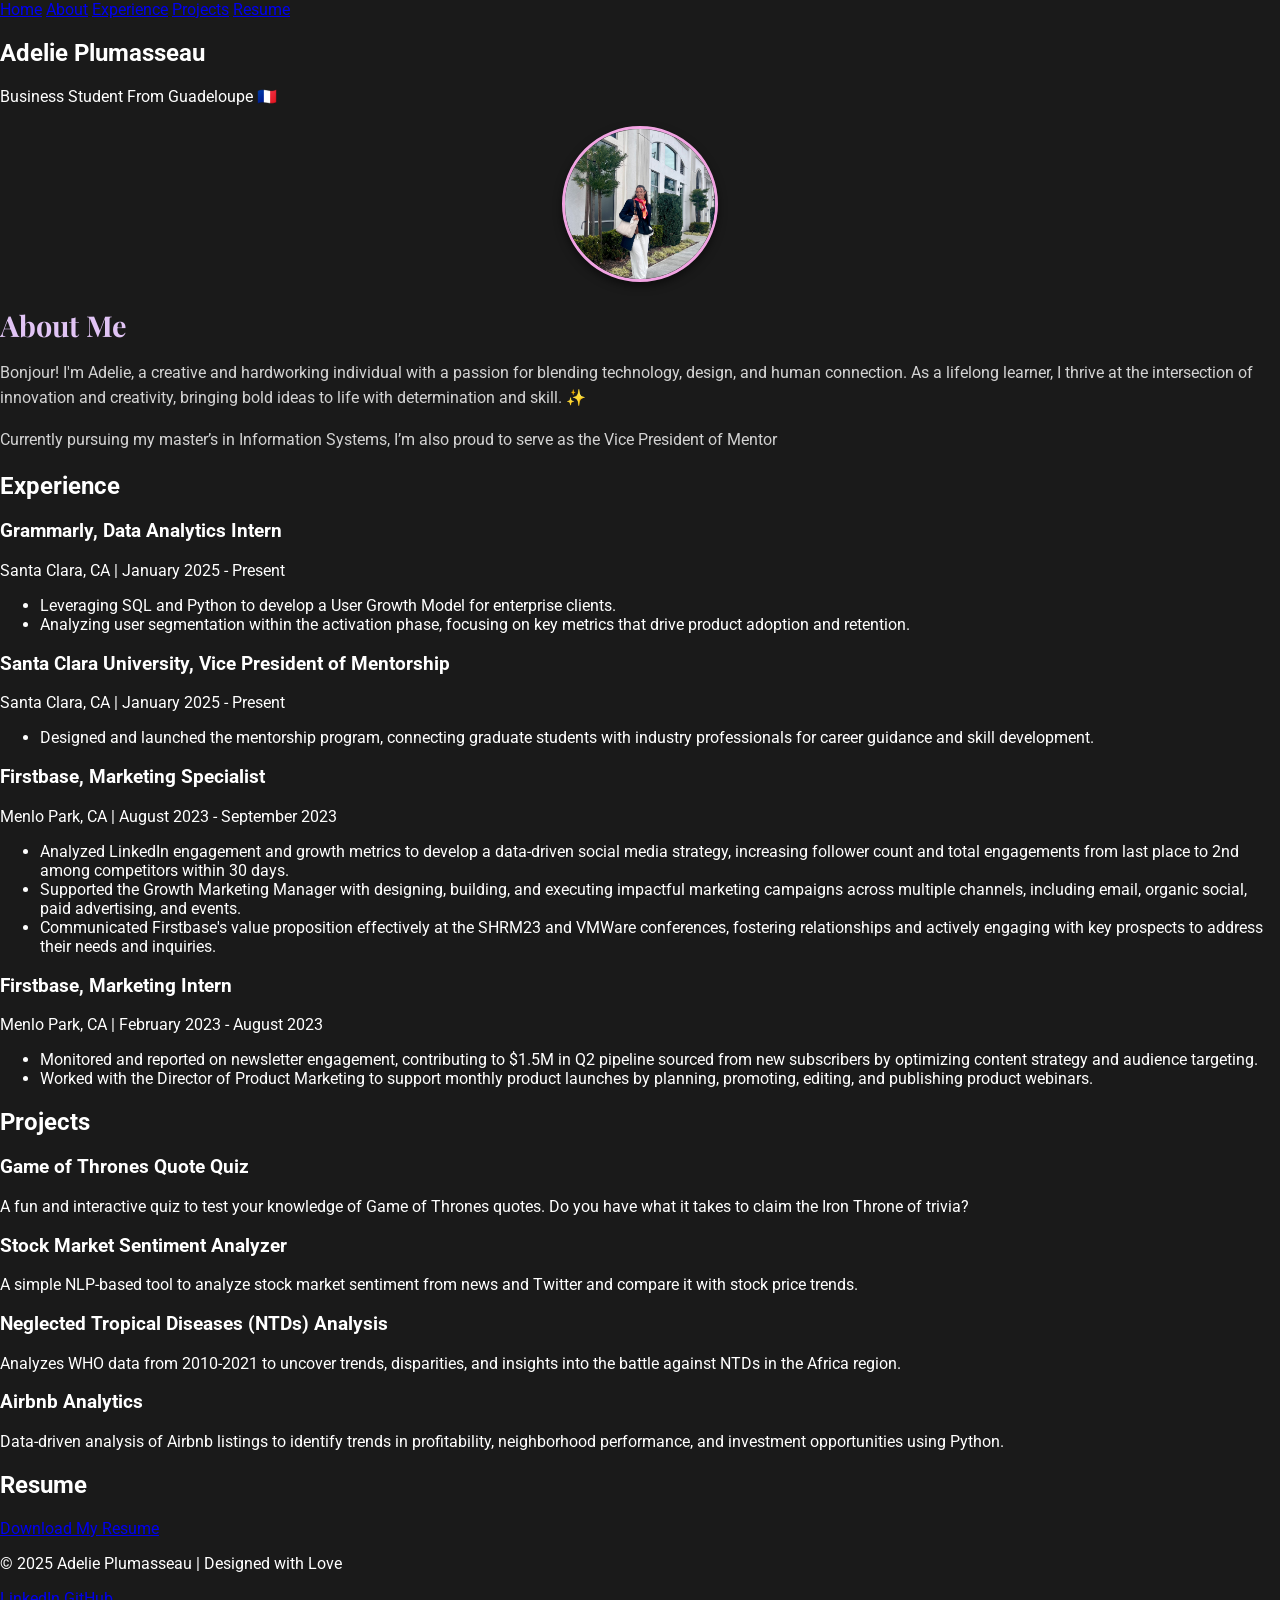
==== index.html @ 7cd00934 "Updated html" ====
<!DOCTYPE html>
<html lang="en">
  <head>
    <meta charset="UTF-8" />
    <meta name="viewport" content="width=device-width, initial-scale=1.0" />
    <title>Adelie Plumasseau</title>
    <link
      href="https://fonts.googleapis.com/css2?family=Playfair+Display:wght@500;700&family=Roboto:wght@300;400;700&display=swap"
      rel="stylesheet"
    />
    <link rel="stylesheet" href="styles.css" />
  </head>
  <body>
    <!-- Header   -->
    <header>
      <nav>
        <a href="#home">Home</a>
        <a href="#about">About</a>
        <a href="#experience">Experience</a>
        <a href="#projects">Projects</a>
        <a href="#resume">Resume</a>
      </nav>
    </header>

    <!-- Main Content -->
    <section id="#home" class="hero">
      <h1 class="fade-in">Adelie Plumasseau</h1>
      <p class="fade-in">Business Student From Guadeloupe 🇫🇷</p>
      <img
        src="AdeliePlumasseau.jpeg"
        alt="Adelie Plumasseau"
        class="profile-pic"
      />
    </section>

    <section id="about" class="about">
      <h2 class="section-title">About Me</h2>
      <p>
        Bonjour! I'm Adelie, a creative and hardworking individual with a
        passion for blending technology, design, and human connection. As a
        lifelong learner, I thrive at the intersection of innovation and
        creativity, bringing bold ideas to life with determination and skill. ✨
      </p>

      <p>
        Currently pursuing my master’s in Information Systems, I’m also proud to
        serve as the Vice President of Mentor
      </p>
    </section>

    <section id="experience" class="experience">
        <h2 class="section-title">Experience</h2>
        <div class="experience-content">
          <div class="experience-item">
            <h3>Grammarly, Data Analytics Intern</h3>
            <p class="details">Santa Clara, CA | January 2025 - Present</p>
            <ul>
              <li>
                Leveraging SQL and Python to develop a User Growth Model for
                enterprise clients.
              </li>
              <li>
                Analyzing user segmentation within the activation phase,
                focusing on key metrics that drive product adoption and
                retention.
              </li>
            </ul>
          </div>
          <div class="experience-item">
            <h3>Santa Clara University, Vice President of Mentorship</h3>
            <p class="details">Santa Clara, CA | January 2025 - Present</p>
            <ul>
              <li>
                Designed and launched the mentorship program, connecting
                graduate students with industry professionals for career
                guidance and skill development.
              </li>
            </ul>
          </div>
          <div class="experience-item">
            <h3>Firstbase, Marketing Specialist</h3>
            <p class="details">Menlo Park, CA | August 2023 - September 2023</p>
            <ul>
              <li>
                Analyzed LinkedIn engagement and growth metrics to develop a
                data-driven social media strategy, increasing follower count and
                total engagements from last place to 2nd among competitors
                within 30 days.
              </li>
              <li>
                Supported the Growth Marketing Manager with designing, building,
                and executing impactful marketing campaigns across multiple
                channels, including email, organic social, paid advertising, and
                events.
              </li>
              <li>
                Communicated Firstbase's value proposition effectively at the
                SHRM23 and VMWare conferences, fostering relationships and
                actively engaging with key prospects to address their needs and
                inquiries.
              </li>
            </ul>
          </div>
          <div class="experience-item">
            <h3>Firstbase, Marketing Intern</h3>
            <p class="details">Menlo Park, CA | February 2023 - August 2023</p>
            <ul>
              <li>
                Monitored and reported on newsletter engagement, contributing to
                $1.5M in Q2 pipeline sourced from new subscribers by optimizing
                content strategy and audience targeting.
              </li>
              <li>
                Worked with the Director of Product Marketing to support monthly
                product launches by planning, promoting, editing, and publishing
                product webinars.
              </li>
            </ul>
          </div>
        </div>
    </section>

    <section id="projects" class="projects">
        <h2 class="section-title">Projects</h2>
        <div class="project-content">
          <div class="project-item">
            <h3>Game of Thrones Quote Quiz</h3>
            <p>
              A fun and interactive quiz to test your knowledge of Game of
              Thrones quotes. Do you have what it takes to claim the Iron Throne
              of trivia?
            </p>
          </div>
          <div class="project-item">
            <h3>Stock Market Sentiment Analyzer</h3>
            <p>
              A simple NLP-based tool to analyze stock market sentiment from
              news and Twitter and compare it with stock price trends.
            </p>
          </div>
          <div class="project-item">
            <h3>Neglected Tropical Diseases (NTDs) Analysis</h3>
            <p>
              Analyzes WHO data from 2010-2021 to uncover trends, disparities,
              and insights into the battle against NTDs in the Africa region.
            </p>
          </div>
          <div class="project-item">
            <h3>Airbnb Analytics</h3>
            <p>
              Data-driven analysis of Airbnb listings to identify trends in
              profitability, neighborhood performance, and investment
              opportunities using Python.
            </p>
          </div>
        </div>
    </section>

    <section id="resume" class="resume">
        <h2 class="section-title">Resume</h2>
        <a href="CV-PlumasseauAdelie_Feb2025.pdf" download class="resume-btn">Download My Resume</a>
    </section>

    <footer>
      <footer>
    <p>© 2025 Adelie Plumasseau | Designed with Love</p>
    <div class="social-links">
      <a href="https://www.linkedin.com/in/adelie-plumasseau/" target="_blank">LinkedIn</a>
      <a href="https://github.com/adeliepl" target="_blank">GitHub</a>
    </div>
  </footer>
  
</body>
</html>
---- styles.css ----
body, html {
    margin: 0;
    padding: 0;
    font-family: 'Roboto', sans-serif;
    color: #fff;
    background-color: #1a1a1a; /* Dark background */
}

/* Container */
.container {
    max-width: 900px;
    margin: 0 auto;
    padding: 20px;
}

/* Header */
.header {
    text-align: center;
    padding: 20px 0;
}

.name {
    font-family: 'Playfair Display', serif;
    font-size: 2.5rem;
    color: #e1c4f5; /* Elegant purple */
}

.tagline {
    font-size: 1.2rem;
    font-weight: 300;
    color: #f2a4e3; /* Soft pink */
}

/* About Section */
.about h2 {
    font-family: 'Playfair Display', serif;
    color: #e1c4f5;
    font-size: 1.8rem;
    margin-bottom: 10px;
}

.about p {
    line-height: 1.6;
    font-size: 1rem;
    color: #d3d3d3; /* Light gray for readability */
}

/* Download Section */
.download h2 {
    font-family: 'Playfair Display', serif;
    font-size: 1.8rem;
    color: #e1c4f5;
}

.download .btn {
    display: inline-block;
    padding: 10px 20px;
    margin-top: 10px;
    background: linear-gradient(45deg, #e1c4f5, #f2a4e3);
    color: #1a1a1a;
    text-decoration: none;
    border-radius: 5px;
    font-weight: bold;
    transition: background 0.3s ease;
}

.download .btn:hover {
    background: linear-gradient(45deg, #f2a4e3, #e1c4f5);
    color: #fff;
}

/* Footer */
.footer {
    text-align: center;
    padding: 20px 0;
    font-size: 0.9rem;
    border-top: 1px solid #333;
    margin-top: 20px;
}

.social-links {
    margin-top: 10px;
}

.link {
    color: #e1c4f5;
    text-decoration: none;
    font-weight: bold;
    transition: color 0.3s ease;
}

.link:hover {
    color: #f2a4e3;
}

.profile-pic {
    width: 150px; /* Adjust width as needed */
    height: 150px; /* Keep height the same as width for a perfect circle */
    border-radius: 50%; /* Makes the image circular */
    box-shadow: 0 4px 8px rgba(0, 0, 0, 0.5); /* Adds a shadow */
    margin: 20px auto; /* Centers the image */
    display: block; /* Ensures proper alignment */
    border: 3px solid #f2a4e3; /* Optional: Border matching your theme */
    object-fit: cover; /* Ensures the image scales well within the circle */
}
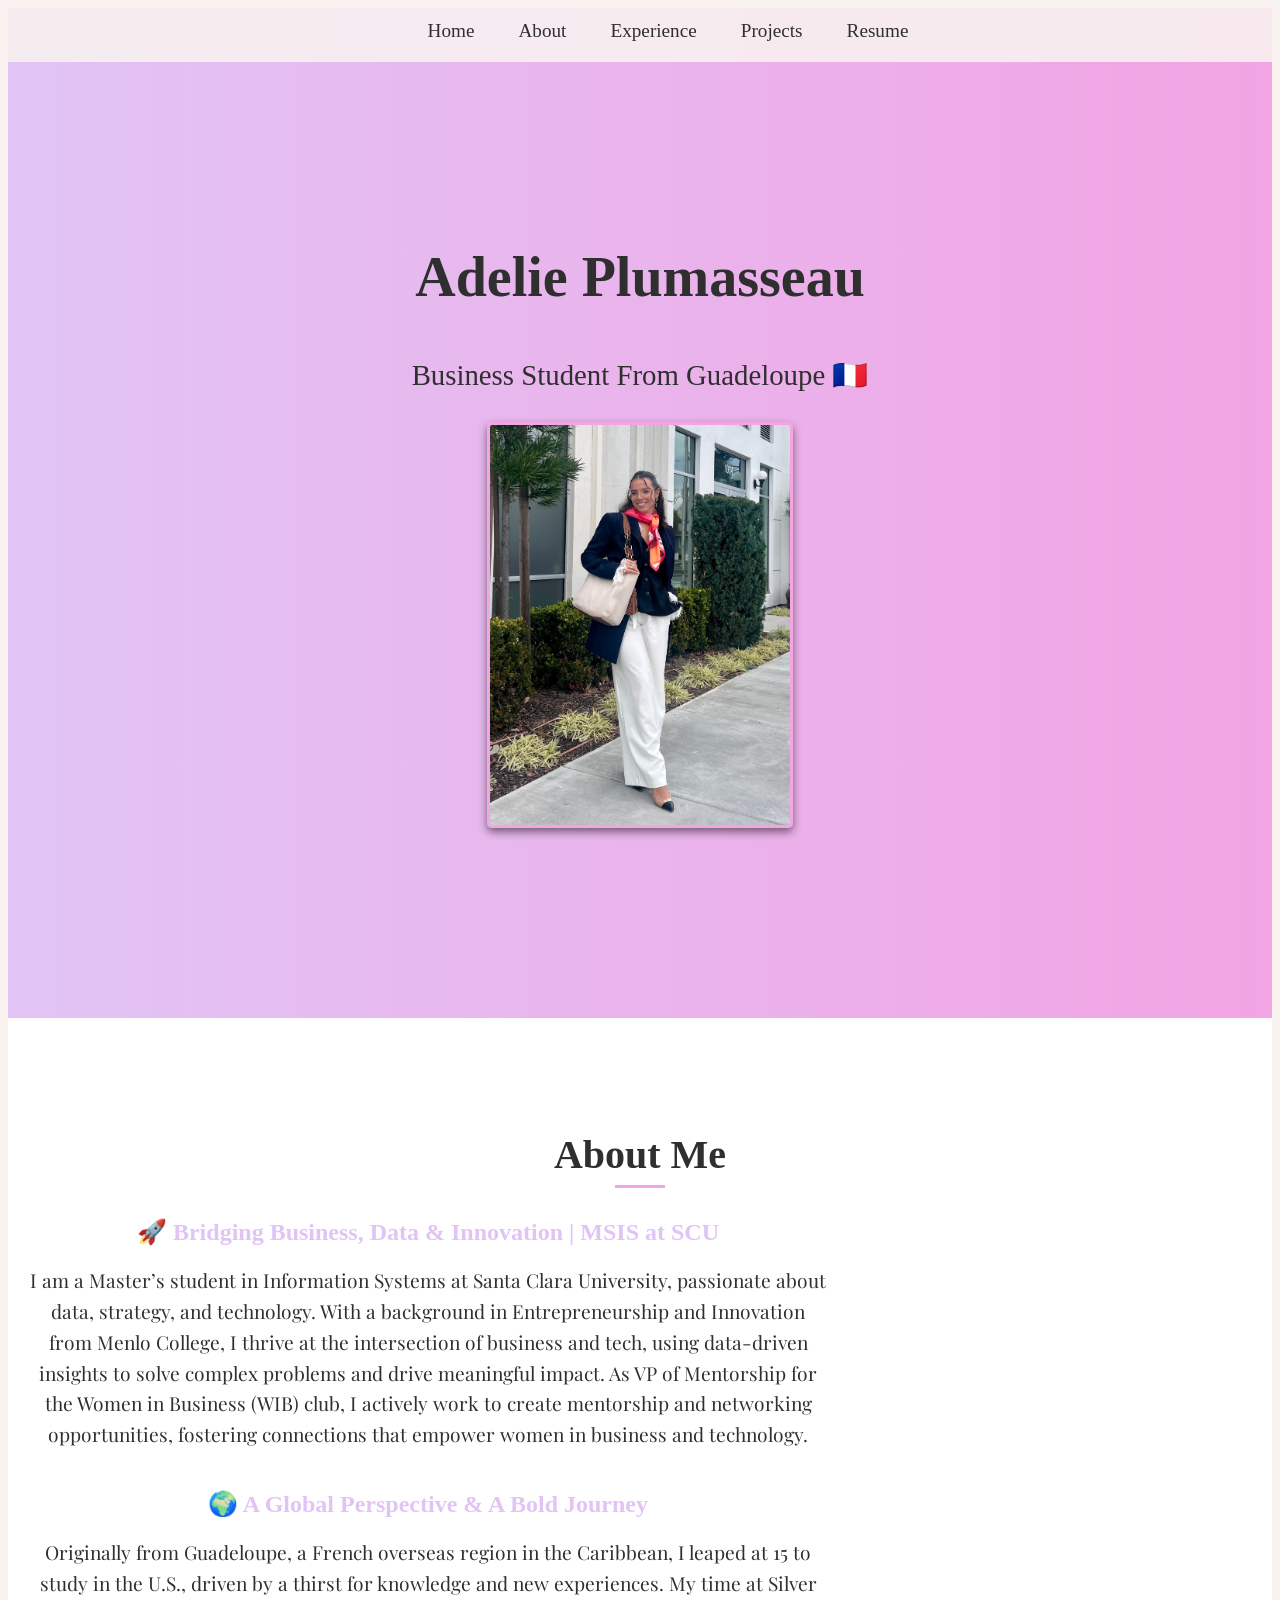
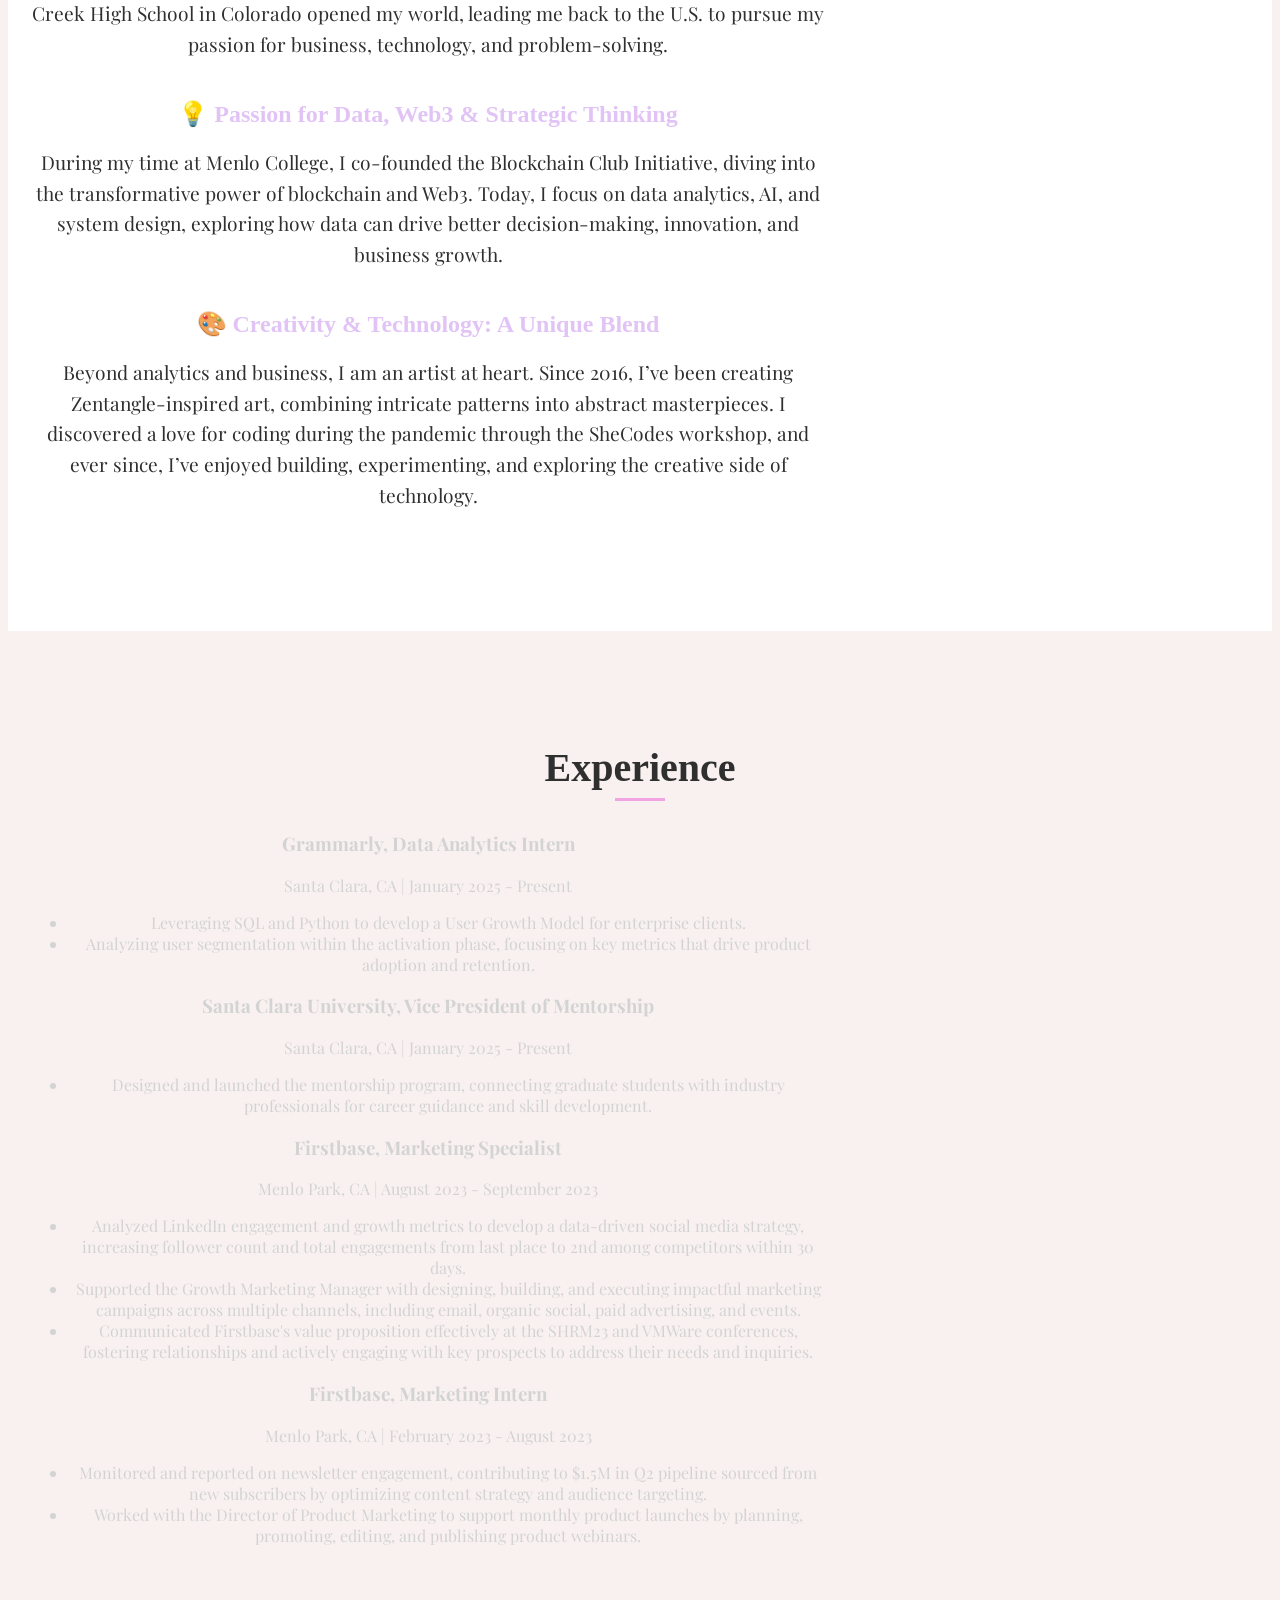
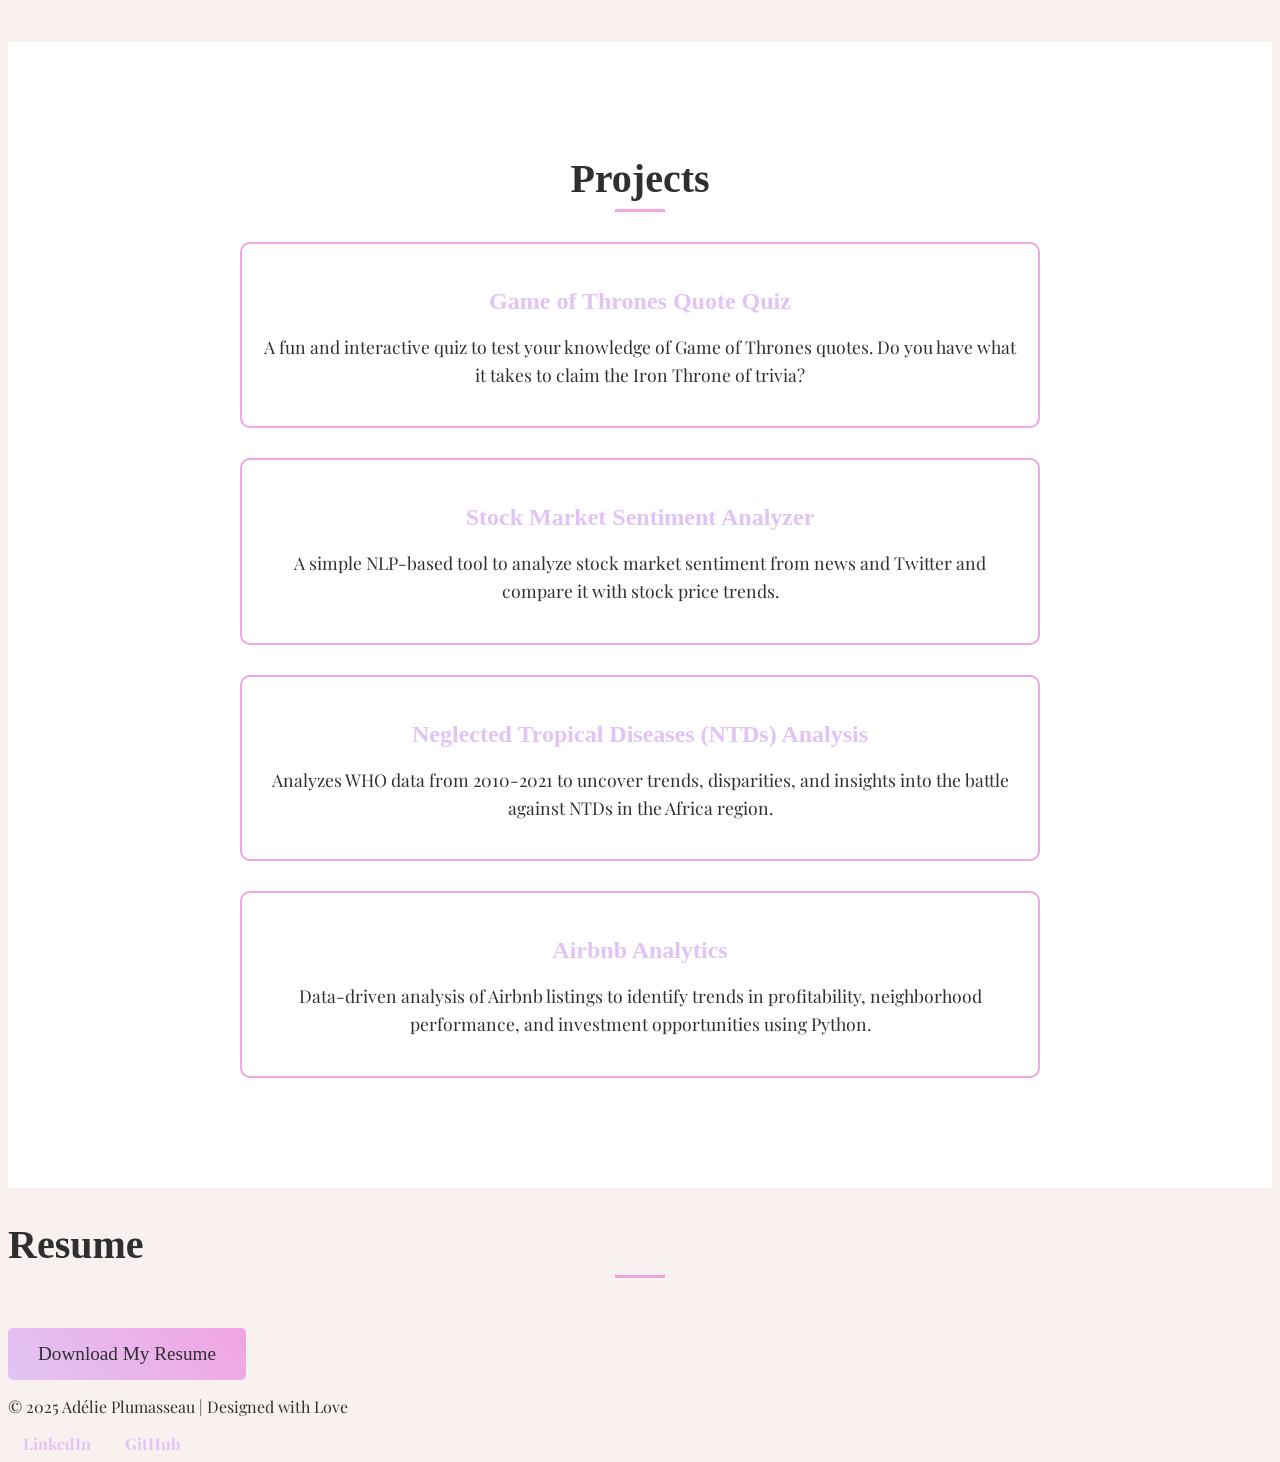
==== commit 4b26c035: "Updated html" ====
--- a/index.html
+++ b/index.html
@@ -27,26 +27,41 @@
       <h1 class="fade-in">Adelie Plumasseau</h1>
       <p class="fade-in">Business Student From Guadeloupe 🇫🇷</p>
       <img
-        src="AdeliePlumasseau.jpeg"
+        src="AdeliePlumasseau_2.jpeg"
         alt="Adelie Plumasseau"
         class="profile-pic"
       />
     </section>
 
     <section id="about" class="about">
-      <h2 class="section-title">About Me</h2>
-      <p>
-        Bonjour! I'm Adelie, a creative and hardworking individual with a
-        passion for blending technology, design, and human connection. As a
-        lifelong learner, I thrive at the intersection of innovation and
-        creativity, bringing bold ideas to life with determination and skill. ✨
-      </p>
-
-      <p>
-        Currently pursuing my master’s in Information Systems, I’m also proud to
-        serve as the Vice President of Mentor
-      </p>
-    </section>
+        <h2 class="section-title">About Me</h2>
+        <div class="about-content">
+          <div class="about-subsection">
+            <h3>🚀 Bridging Business, Data & Innovation | MSIS at SCU</h3>
+            <p>
+              I am a Master’s student in Information Systems at Santa Clara University, passionate about data, strategy, and technology. With a background in Entrepreneurship and Innovation from Menlo College, I thrive at the intersection of business and tech, using data-driven insights to solve complex problems and drive meaningful impact. As VP of Mentorship for the Women in Business (WIB) club, I actively work to create mentorship and networking opportunities, fostering connections that empower women in business and technology.
+            </p>
+          </div>
+          <div class="about-subsection">
+            <h3>🌍 A Global Perspective & A Bold Journey</h3>
+            <p>
+              Originally from Guadeloupe, a French overseas region in the Caribbean, I leaped at 15 to study in the U.S., driven by a thirst for knowledge and new experiences. My time at Silver Creek High School in Colorado opened my world, leading me back to the U.S. to pursue my passion for business, technology, and problem-solving.
+            </p>
+          </div>
+          <div class="about-subsection">
+            <h3>💡 Passion for Data, Web3 & Strategic Thinking</h3>
+            <p>
+              During my time at Menlo College, I co-founded the Blockchain Club Initiative, diving into the transformative power of blockchain and Web3. Today, I focus on data analytics, AI, and system design, exploring how data can drive better decision-making, innovation, and business growth.
+            </p>
+          </div>
+          <div class="about-subsection">
+            <h3>🎨 Creativity & Technology: A Unique Blend</h3>
+            <p>
+              Beyond analytics and business, I am an artist at heart. Since 2016, I’ve been creating Zentangle-inspired art, combining intricate patterns into abstract masterpieces. I discovered a love for coding during the pandemic through the SheCodes workshop, and ever since, I’ve enjoyed building, experimenting, and exploring the creative side of technology.
+            </p>
+          </div>
+        </div>
+      </section>
 
     <section id="experience" class="experience">
         <h2 class="section-title">Experience</h2>
@@ -163,7 +178,7 @@
 
     <footer>
       <footer>
-    <p>© 2025 Adelie Plumasseau | Designed with Love</p>
+    <p>© 2025 Adélie Plumasseau | Designed with Love</p>
     <div class="social-links">
       <a href="https://www.linkedin.com/in/adelie-plumasseau/" target="_blank">LinkedIn</a>
       <a href="https://github.com/adeliepl" target="_blank">GitHub</a>
--- a/styles.css
+++ b/styles.css
@@ -1,105 +1,214 @@
-body, html {
-    margin: 0;
-    padding: 0;
-    font-family: 'Roboto', sans-serif;
-    color: #fff;
-    background-color: #1a1a1a; /* Dark background */
-}
-
-/* Container */
-.container {
-    max-width: 900px;
+
+
+body {
+  font-family: 'Playfair Display', serif;
+  color: #2f2f2f; /* Dark gray for text */
+  background: #f8f1f0; /* Light pink */
+}
+
+/* Header */
+header {
+  position: fixed;
+  top: 0;
+  width: 100%;
+  background: rgba(248, 241, 240, 0.9); /* Light pink with transparency */
+  z-index: 100; /* Ensures the header stays on top */
+  text-align: center;
+  padding: 20px;
+}
+
+nav a {
+  margin: 0 20px;
+  text-decoration: none;
+  color: #2f2f2f;
+  font-family: 'Cinzel', serif;
+  font-size: 1.2rem;
+  transition: color 0.3s ease;
+}
+
+nav a:hover {
+  color: #f2a4e3; /* Soft pink */
+}
+
+/* Hero Section */
+.hero {
+  height: 90vh;
+  display: flex;
+  flex-direction: column;
+  justify-content: center;
+  align-items: center;
+  text-align: center;
+  background: linear-gradient(to right, #e1c4f5, #f2a4e3);
+  padding: 100px 0;
+  position: relative;
+}
+
+.hero h1 {
+  font-family: 'Cinzel', serif;
+  font-size: 3.5rem;
+  color: #2f2f2f;
+  margin-bottom: 20px;
+}
+
+.hero p {
+  font-size: 1.8rem;
+  font-family: 'Great Vibes', cursive;
+  color: #2f2f2f;
+  margin-bottom: 30px;
+}
+
+.fade-in {
+  opacity: 0;
+  animation: fadeIn 2s forwards;
+}
+
+@keyframes fadeIn {
+  to {opacity: 1; }
+}
+
+.profile-pic {
+  width: 300px; /* Adjust width as needed */
+  height: 400px; /* Keep height the same as width for a perfect circle */
+  border-radius: 5px; /* Makes the image circular */
+  box-shadow: 0 4px 8px rgba(0, 0, 0, 0.5); /* Adds a shadow */
+  border: 3px solid #f2a4e3; /* Optional: Border matching your theme */
+  object-fit: cover;
+}
+
+/* About Section */
+.about {
+  padding: 80px 20px;
+  text-align: center;
+  background: #fff; 
+}
+
+.section-title {
+  font-family: 'Cinzel', serif;
+  font-size: 2.5rem;
+  color: #2f2f2f;
+  position: relative;
+  margin-bottom: 40px;
+}
+
+.section-title::after {
+  content: "";
+  position: absolute;
+  bottom: -10px;
+  left: 50%;
+  transform: translateX(-50%);
+  width: 50px;
+  height: 3px;
+  background: #f2a4e3;
+}
+
+.about-content {
+  margin-top: 0 auto;
+  max-width: 800px;
+}
+
+.about-subsection {
+  margin-bottom: 40px;
+}
+
+.about-subsection h3 {
+  font-family: 'Cinzel', serif;
+  font-size: 1.5rem;
+  color: #e1c4f5;
+  margin-bottom: 15px;
+}
+
+.about-subsection p {
+  font-size: 1.2rem;
+  line-height: 1.6;
+  color: #2f2f2f;
+}
+
+/* Experience */
+.experience {
+  padding: 80px 20px;
+  text-align: center;
+  color: #d3d3d3; /* Light gray for readability */
+}
+
+.experience-content {
+  margin-top: 0 auto;
+  max-width: 800px;
+}
+
+.projects {
+    padding: 80px 20px;
+    background: #FFF;
+    text-align: center;
+}
+
+.project-content {
+    max-width: 800px;
     margin: 0 auto;
+}
+
+.project-item {
+    margin-bottom: 30px;
     padding: 20px;
-}
-
-/* Header */
-.header {
-    text-align: center;
-    padding: 20px 0;
-}
-
-.name {
-    font-family: 'Playfair Display', serif;
-    font-size: 2.5rem;
-    color: #e1c4f5; /* Elegant purple */
-}
-
-.tagline {
-    font-size: 1.2rem;
-    font-weight: 300;
-    color: #f2a4e3; /* Soft pink */
-}
-
-/* About Section */
-.about h2 {
-    font-family: 'Playfair Display', serif;
-    color: #e1c4f5;
-    font-size: 1.8rem;
+    border: 2px solid  #f2a4e3;
+    border-radius: 10px;
+    transition: transform 0.3s ease;
+}
+
+.project-item:hover {
+    transform: scale(1.05);
+}
+
+.project-item h3 {
+    font-family: 'Cinzel', serif;
+    font-size: 1.5rem;
     margin-bottom: 10px;
-}
-
-.about p {
+    color: #e1c4f5; 
+}
+
+.project-item p {
+    font-size: 1.1rem;
     line-height: 1.6;
-    font-size: 1rem;
-    color: #d3d3d3; /* Light gray for readability */
-}
-
-/* Download Section */
-.download h2 {
-    font-family: 'Playfair Display', serif;
-    font-size: 1.8rem;
-    color: #e1c4f5;
-}
-
-.download .btn {
+    color: #2F2F2F;
+}
+
+.resume-btn {
     display: inline-block;
-    padding: 10px 20px;
-    margin-top: 10px;
+    margin-top: 20px;
+    padding: 15px 30px;
     background: linear-gradient(45deg, #e1c4f5, #f2a4e3);
-    color: #1a1a1a;
+    color: #2F2F2F;
     text-decoration: none;
     border-radius: 5px;
-    font-weight: bold;
+    font-family: 'Cinzel', serif;
+    font-size: 1.2rem;
     transition: background 0.3s ease;
 }
 
-.download .btn:hover {
-    background: linear-gradient(45deg, #f2a4e3, #e1c4f5);
+.resume-btn:hover {
+    background: linear-gradient(45deg, #f2a4e3, #e1c4f5);; /* Dark grey */
     color: #fff;
 }
 
 /* Footer */
 .footer {
-    text-align: center;
-    padding: 20px 0;
-    font-size: 0.9rem;
-    border-top: 1px solid #333;
-    margin-top: 20px;
+  text-align: center;
+  padding: 20px;
+  color: #fff;
+  background: #4a8c7e;
 }
 
 .social-links {
-    margin-top: 10px;
-}
-
-.link {
-    color: #e1c4f5;
-    text-decoration: none;
-    font-weight: bold;
-    transition: color 0.3s ease;
-}
-
-.link:hover {
-    color: #f2a4e3;
-}
-
-.profile-pic {
-    width: 150px; /* Adjust width as needed */
-    height: 150px; /* Keep height the same as width for a perfect circle */
-    border-radius: 50%; /* Makes the image circular */
-    box-shadow: 0 4px 8px rgba(0, 0, 0, 0.5); /* Adds a shadow */
-    margin: 20px auto; /* Centers the image */
-    display: block; /* Ensures proper alignment */
-    border: 3px solid #f2a4e3; /* Optional: Border matching your theme */
-    object-fit: cover; /* Ensures the image scales well within the circle */
-}+  margin-top: 10px;
+}
+
+.social-links a {
+  margin: 0 15px;
+  color: #e1c4f5;
+  text-decoration: none;
+  font-weight: bold;
+  transition: color 0.3s ease;
+}
+
+.social-links a:hover {
+  color: #f2a4e3;
+}
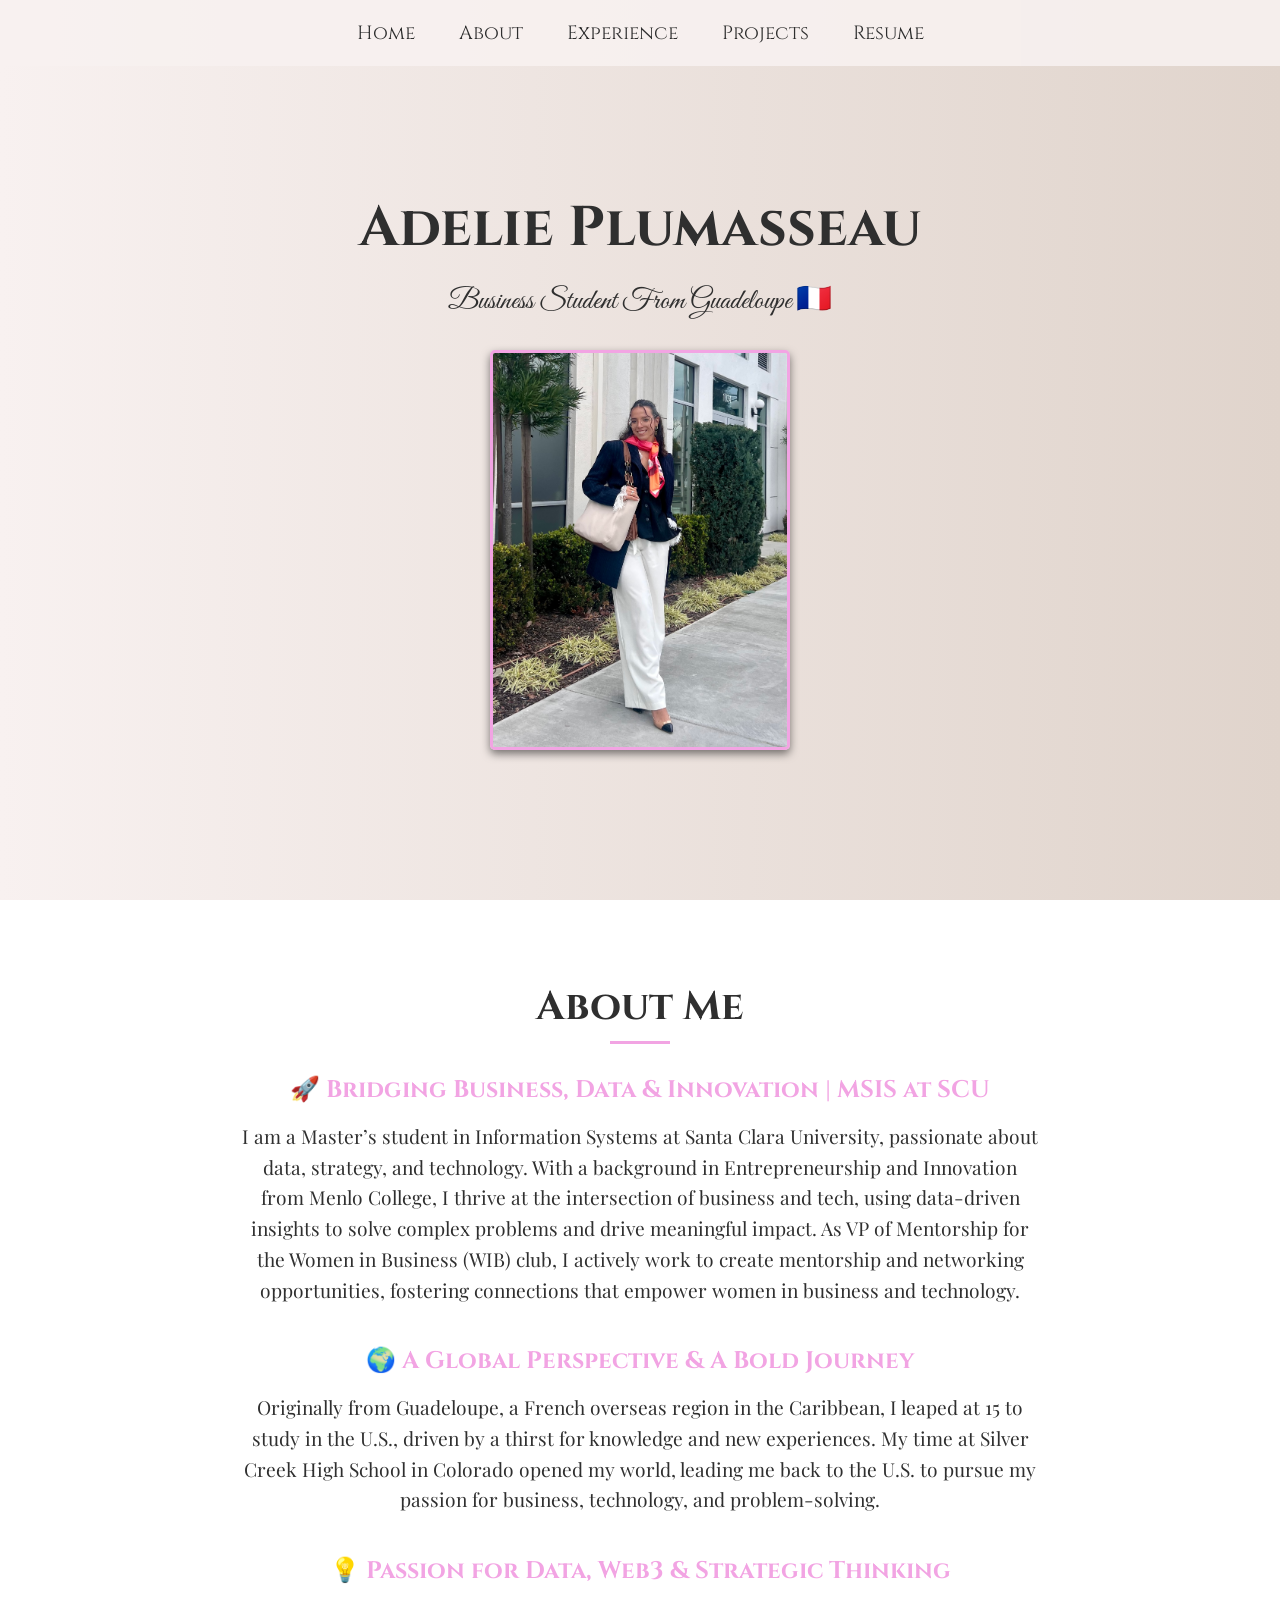
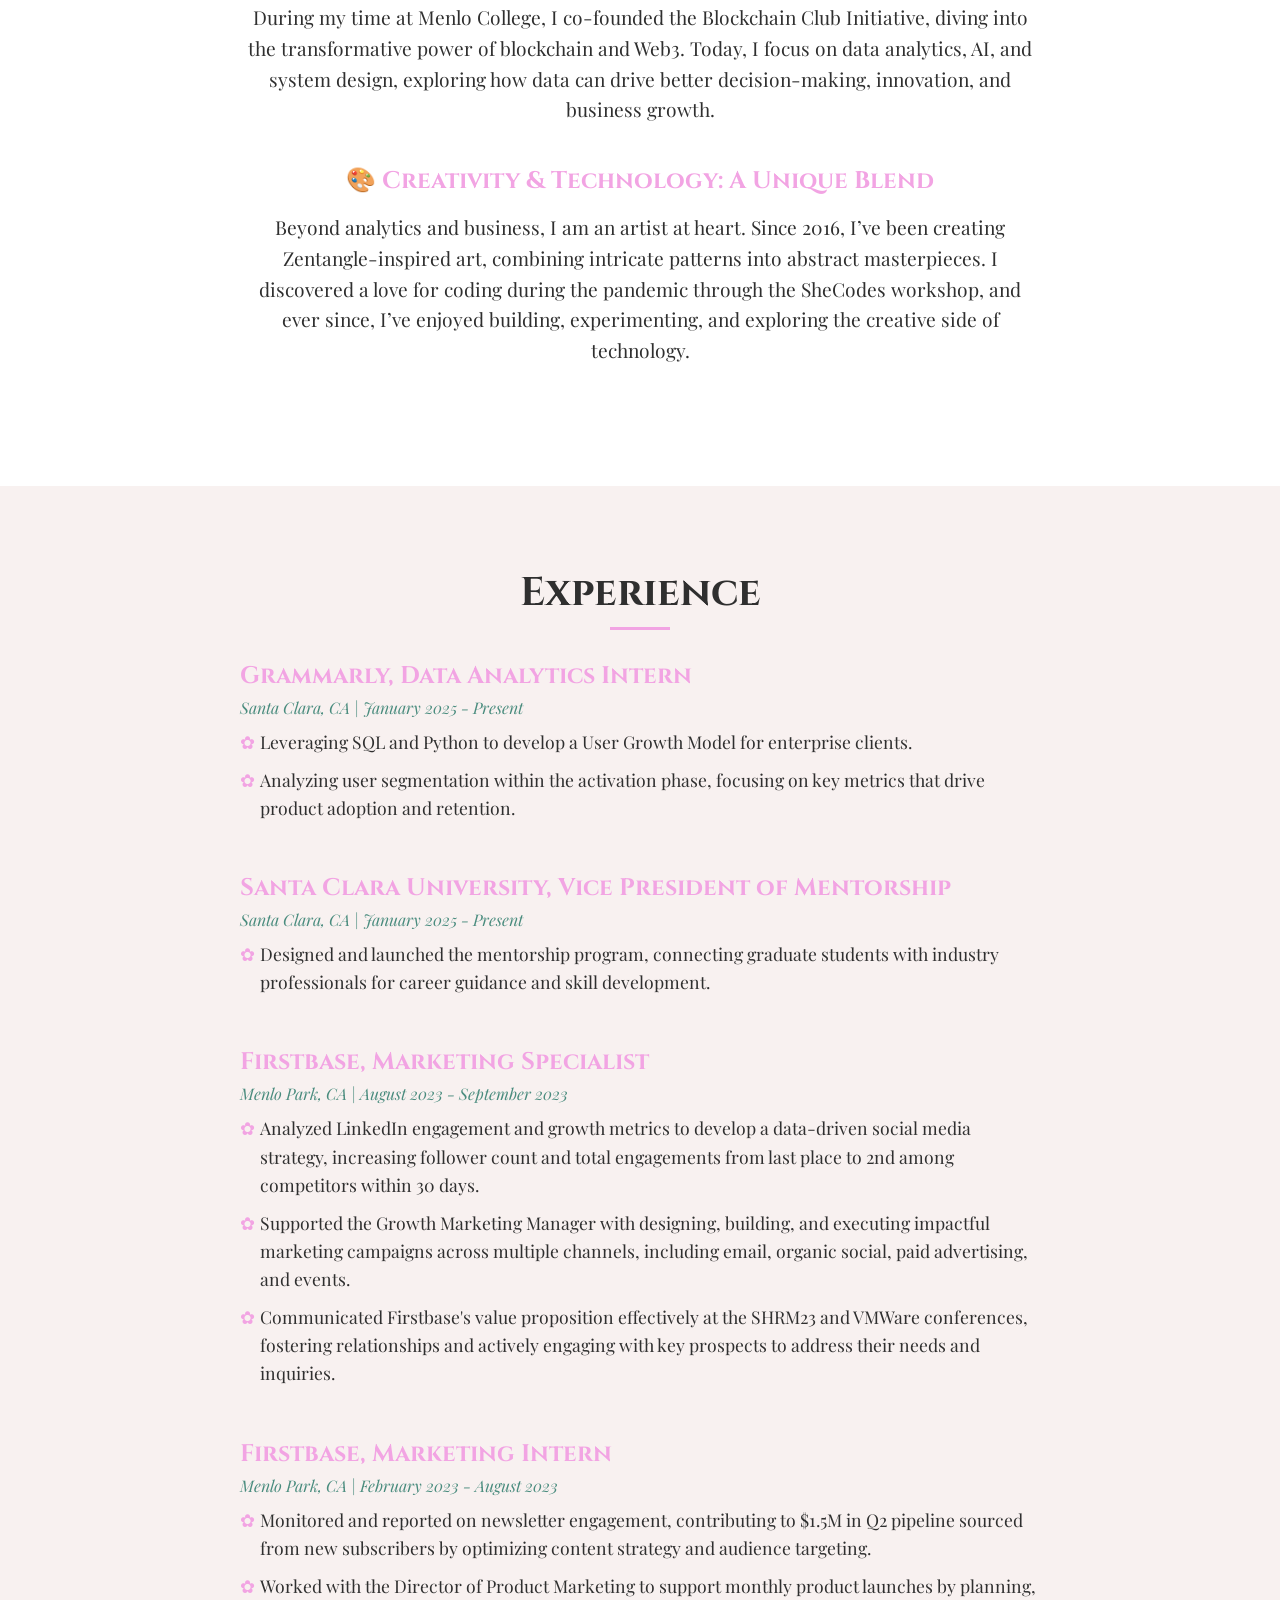
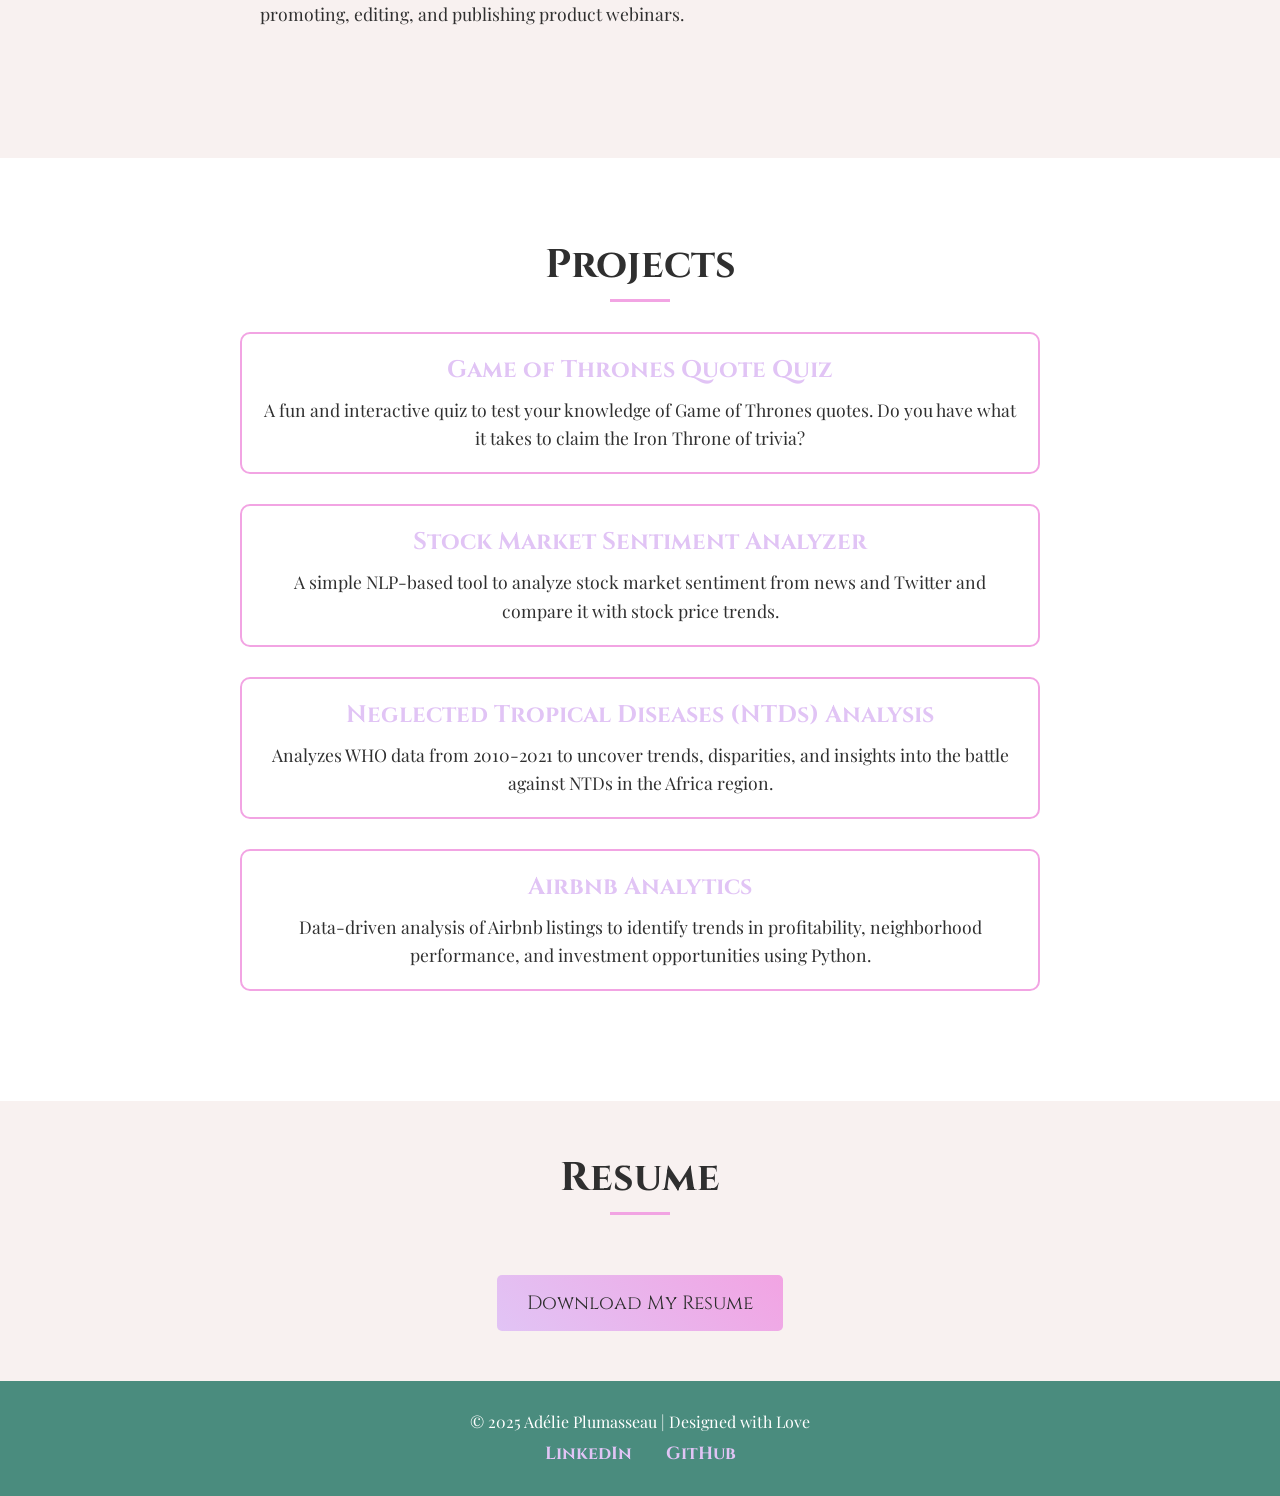
==== commit ffbaa3eb: "Updated html Completed the About Me section" ====
--- a/index.html
+++ b/index.html
@@ -5,7 +5,7 @@
     <meta name="viewport" content="width=device-width, initial-scale=1.0" />
     <title>Adelie Plumasseau</title>
     <link
-      href="https://fonts.googleapis.com/css2?family=Playfair+Display:wght@500;700&family=Roboto:wght@300;400;700&display=swap"
+      href="https://fonts.googleapis.com/css2?family=Playfair+Display:wght@400;700&family=Cinzel:wght@400;700&family=Great+Vibes&display=swap"
       rel="stylesheet"
     />
     <link rel="stylesheet" href="styles.css" />
@@ -23,167 +23,188 @@
     </header>
 
     <!-- Main Content -->
-    <section id="#home" class="hero">
+    <section id="home" class="hero">
       <h1 class="fade-in">Adelie Plumasseau</h1>
       <p class="fade-in">Business Student From Guadeloupe 🇫🇷</p>
       <img
         src="AdeliePlumasseau_2.jpeg"
-        alt="Adelie Plumasseau"
+        alt="Adélie Plumasseau, a business student passionate about technology and data"
         class="profile-pic"
       />
     </section>
 
     <section id="about" class="about">
-        <h2 class="section-title">About Me</h2>
-        <div class="about-content">
-          <div class="about-subsection">
-            <h3>🚀 Bridging Business, Data & Innovation | MSIS at SCU</h3>
-            <p>
-              I am a Master’s student in Information Systems at Santa Clara University, passionate about data, strategy, and technology. With a background in Entrepreneurship and Innovation from Menlo College, I thrive at the intersection of business and tech, using data-driven insights to solve complex problems and drive meaningful impact. As VP of Mentorship for the Women in Business (WIB) club, I actively work to create mentorship and networking opportunities, fostering connections that empower women in business and technology.
-            </p>
-          </div>
-          <div class="about-subsection">
-            <h3>🌍 A Global Perspective & A Bold Journey</h3>
-            <p>
-              Originally from Guadeloupe, a French overseas region in the Caribbean, I leaped at 15 to study in the U.S., driven by a thirst for knowledge and new experiences. My time at Silver Creek High School in Colorado opened my world, leading me back to the U.S. to pursue my passion for business, technology, and problem-solving.
-            </p>
-          </div>
-          <div class="about-subsection">
-            <h3>💡 Passion for Data, Web3 & Strategic Thinking</h3>
-            <p>
-              During my time at Menlo College, I co-founded the Blockchain Club Initiative, diving into the transformative power of blockchain and Web3. Today, I focus on data analytics, AI, and system design, exploring how data can drive better decision-making, innovation, and business growth.
-            </p>
-          </div>
-          <div class="about-subsection">
-            <h3>🎨 Creativity & Technology: A Unique Blend</h3>
-            <p>
-              Beyond analytics and business, I am an artist at heart. Since 2016, I’ve been creating Zentangle-inspired art, combining intricate patterns into abstract masterpieces. I discovered a love for coding during the pandemic through the SheCodes workshop, and ever since, I’ve enjoyed building, experimenting, and exploring the creative side of technology.
-            </p>
-          </div>
-        </div>
-      </section>
+      <h2 class="section-title">About Me</h2>
+      <div class="about-content">
+        <div class="about-subsection">
+          <h3>🚀 Bridging Business, Data & Innovation | MSIS at SCU</h3>
+          <p>
+            I am a Master’s student in Information Systems at Santa Clara
+            University, passionate about data, strategy, and technology. With a
+            background in Entrepreneurship and Innovation from Menlo College, I
+            thrive at the intersection of business and tech, using data-driven
+            insights to solve complex problems and drive meaningful impact. As
+            VP of Mentorship for the Women in Business (WIB) club, I actively
+            work to create mentorship and networking opportunities, fostering
+            connections that empower women in business and technology.
+          </p>
+        </div>
+        <div class="about-subsection">
+          <h3>🌍 A Global Perspective & A Bold Journey</h3>
+          <p>
+            Originally from Guadeloupe, a French overseas region in the
+            Caribbean, I leaped at 15 to study in the U.S., driven by a thirst
+            for knowledge and new experiences. My time at Silver Creek High
+            School in Colorado opened my world, leading me back to the U.S. to
+            pursue my passion for business, technology, and problem-solving.
+          </p>
+        </div>
+        <div class="about-subsection">
+          <h3>💡 Passion for Data, Web3 & Strategic Thinking</h3>
+          <p>
+            During my time at Menlo College, I co-founded the Blockchain Club
+            Initiative, diving into the transformative power of blockchain and
+            Web3. Today, I focus on data analytics, AI, and system design,
+            exploring how data can drive better decision-making, innovation, and
+            business growth.
+          </p>
+        </div>
+        <div class="about-subsection">
+          <h3>🎨 Creativity & Technology: A Unique Blend</h3>
+          <p>
+            Beyond analytics and business, I am an artist at heart. Since 2016,
+            I’ve been creating Zentangle-inspired art, combining intricate
+            patterns into abstract masterpieces. I discovered a love for coding
+            during the pandemic through the SheCodes workshop, and ever since,
+            I’ve enjoyed building, experimenting, and exploring the creative
+            side of technology.
+          </p>
+        </div>
+      </div>
+    </section>
 
     <section id="experience" class="experience">
-        <h2 class="section-title">Experience</h2>
-        <div class="experience-content">
-          <div class="experience-item">
-            <h3>Grammarly, Data Analytics Intern</h3>
-            <p class="details">Santa Clara, CA | January 2025 - Present</p>
-            <ul>
-              <li>
-                Leveraging SQL and Python to develop a User Growth Model for
-                enterprise clients.
-              </li>
-              <li>
-                Analyzing user segmentation within the activation phase,
-                focusing on key metrics that drive product adoption and
-                retention.
-              </li>
-            </ul>
-          </div>
-          <div class="experience-item">
-            <h3>Santa Clara University, Vice President of Mentorship</h3>
-            <p class="details">Santa Clara, CA | January 2025 - Present</p>
-            <ul>
-              <li>
-                Designed and launched the mentorship program, connecting
-                graduate students with industry professionals for career
-                guidance and skill development.
-              </li>
-            </ul>
-          </div>
-          <div class="experience-item">
-            <h3>Firstbase, Marketing Specialist</h3>
-            <p class="details">Menlo Park, CA | August 2023 - September 2023</p>
-            <ul>
-              <li>
-                Analyzed LinkedIn engagement and growth metrics to develop a
-                data-driven social media strategy, increasing follower count and
-                total engagements from last place to 2nd among competitors
-                within 30 days.
-              </li>
-              <li>
-                Supported the Growth Marketing Manager with designing, building,
-                and executing impactful marketing campaigns across multiple
-                channels, including email, organic social, paid advertising, and
-                events.
-              </li>
-              <li>
-                Communicated Firstbase's value proposition effectively at the
-                SHRM23 and VMWare conferences, fostering relationships and
-                actively engaging with key prospects to address their needs and
-                inquiries.
-              </li>
-            </ul>
-          </div>
-          <div class="experience-item">
-            <h3>Firstbase, Marketing Intern</h3>
-            <p class="details">Menlo Park, CA | February 2023 - August 2023</p>
-            <ul>
-              <li>
-                Monitored and reported on newsletter engagement, contributing to
-                $1.5M in Q2 pipeline sourced from new subscribers by optimizing
-                content strategy and audience targeting.
-              </li>
-              <li>
-                Worked with the Director of Product Marketing to support monthly
-                product launches by planning, promoting, editing, and publishing
-                product webinars.
-              </li>
-            </ul>
-          </div>
-        </div>
+      <h2 class="section-title">Experience</h2>
+      <div class="experience-content">
+        <div class="experience-item">
+          <h3>Grammarly, Data Analytics Intern</h3>
+          <p class="details">Santa Clara, CA | January 2025 - Present</p>
+          <ul>
+            <li>
+              Leveraging SQL and Python to develop a User Growth Model for
+              enterprise clients.
+            </li>
+            <li>
+              Analyzing user segmentation within the activation phase, focusing
+              on key metrics that drive product adoption and retention.
+            </li>
+          </ul>
+        </div>
+        <div class="experience-item">
+          <h3>Santa Clara University, Vice President of Mentorship</h3>
+          <p class="details">Santa Clara, CA | January 2025 - Present</p>
+          <ul>
+            <li>
+              Designed and launched the mentorship program, connecting graduate
+              students with industry professionals for career guidance and skill
+              development.
+            </li>
+          </ul>
+        </div>
+        <div class="experience-item">
+          <h3>Firstbase, Marketing Specialist</h3>
+          <p class="details">Menlo Park, CA | August 2023 - September 2023</p>
+          <ul>
+            <li>
+              Analyzed LinkedIn engagement and growth metrics to develop a
+              data-driven social media strategy, increasing follower count and
+              total engagements from last place to 2nd among competitors within
+              30 days.
+            </li>
+            <li>
+              Supported the Growth Marketing Manager with designing, building,
+              and executing impactful marketing campaigns across multiple
+              channels, including email, organic social, paid advertising, and
+              events.
+            </li>
+            <li>
+              Communicated Firstbase's value proposition effectively at the
+              SHRM23 and VMWare conferences, fostering relationships and
+              actively engaging with key prospects to address their needs and
+              inquiries.
+            </li>
+          </ul>
+        </div>
+        <div class="experience-item">
+          <h3>Firstbase, Marketing Intern</h3>
+          <p class="details">Menlo Park, CA | February 2023 - August 2023</p>
+          <ul>
+            <li>
+              Monitored and reported on newsletter engagement, contributing to
+              $1.5M in Q2 pipeline sourced from new subscribers by optimizing
+              content strategy and audience targeting.
+            </li>
+            <li>
+              Worked with the Director of Product Marketing to support monthly
+              product launches by planning, promoting, editing, and publishing
+              product webinars.
+            </li>
+          </ul>
+        </div>
+      </div>
     </section>
 
     <section id="projects" class="projects">
-        <h2 class="section-title">Projects</h2>
-        <div class="project-content">
-          <div class="project-item">
-            <h3>Game of Thrones Quote Quiz</h3>
-            <p>
-              A fun and interactive quiz to test your knowledge of Game of
-              Thrones quotes. Do you have what it takes to claim the Iron Throne
-              of trivia?
-            </p>
-          </div>
-          <div class="project-item">
-            <h3>Stock Market Sentiment Analyzer</h3>
-            <p>
-              A simple NLP-based tool to analyze stock market sentiment from
-              news and Twitter and compare it with stock price trends.
-            </p>
-          </div>
-          <div class="project-item">
-            <h3>Neglected Tropical Diseases (NTDs) Analysis</h3>
-            <p>
-              Analyzes WHO data from 2010-2021 to uncover trends, disparities,
-              and insights into the battle against NTDs in the Africa region.
-            </p>
-          </div>
-          <div class="project-item">
-            <h3>Airbnb Analytics</h3>
-            <p>
-              Data-driven analysis of Airbnb listings to identify trends in
-              profitability, neighborhood performance, and investment
-              opportunities using Python.
-            </p>
-          </div>
-        </div>
+      <h2 class="section-title">Projects</h2>
+      <div class="project-content">
+        <div class="project-item">
+          <h3>Game of Thrones Quote Quiz</h3>
+          <p>
+            A fun and interactive quiz to test your knowledge of Game of Thrones
+            quotes. Do you have what it takes to claim the Iron Throne of
+            trivia?
+          </p>
+        </div>
+        <div class="project-item">
+          <h3>Stock Market Sentiment Analyzer</h3>
+          <p>
+            A simple NLP-based tool to analyze stock market sentiment from news
+            and Twitter and compare it with stock price trends.
+          </p>
+        </div>
+        <div class="project-item">
+          <h3>Neglected Tropical Diseases (NTDs) Analysis</h3>
+          <p>
+            Analyzes WHO data from 2010-2021 to uncover trends, disparities, and
+            insights into the battle against NTDs in the Africa region.
+          </p>
+        </div>
+        <div class="project-item">
+          <h3>Airbnb Analytics</h3>
+          <p>
+            Data-driven analysis of Airbnb listings to identify trends in
+            profitability, neighborhood performance, and investment
+            opportunities using Python.
+          </p>
+        </div>
+      </div>
     </section>
 
     <section id="resume" class="resume">
-        <h2 class="section-title">Resume</h2>
-        <a href="CV-PlumasseauAdelie_Feb2025.pdf" download class="resume-btn">Download My Resume</a>
+      <h2 class="section-title">Resume</h2>
+      <a href="CV - PlumasseauAdelie_Feb2025.pdf" download class="resume-btn"
+        >Download My Resume</a
+      >
     </section>
 
     <footer>
-      <footer>
-    <p>© 2025 Adélie Plumasseau | Designed with Love</p>
-    <div class="social-links">
-      <a href="https://www.linkedin.com/in/adelie-plumasseau/" target="_blank">LinkedIn</a>
-      <a href="https://github.com/adeliepl" target="_blank">GitHub</a>
-    </div>
-  </footer>
-  
-</body>
+      <p>© 2025 Adélie Plumasseau | Designed with Love</p>
+      <div class="social-links">
+        <a href="https://www.linkedin.com/in/adelie-plumasseau/" target="_blank"
+          >LinkedIn</a
+        >
+        <a href="https://github.com/adeliepl" target="_blank">GitHub</a>
+      </div>
+    </footer>
+  </body>
 </html>
--- a/styles.css
+++ b/styles.css
@@ -1,7 +1,11 @@
-
+* {
+  margin: 0;
+  padding: 0;
+  box-sizing: border-box;
+}
 
 body {
-  font-family: 'Playfair Display', serif;
+  font-family: "Playfair Display", serif;
   color: #2f2f2f; /* Dark gray for text */
   background: #f8f1f0; /* Light pink */
 }
@@ -12,16 +16,16 @@
   top: 0;
   width: 100%;
   background: rgba(248, 241, 240, 0.9); /* Light pink with transparency */
-  z-index: 100; /* Ensures the header stays on top */
-  text-align: center;
-  padding: 20px;
+  z-index: 500; /* Ensures the header stays on top */
+  text-align: center;
+  padding: 20px 0;
 }
 
 nav a {
   margin: 0 20px;
   text-decoration: none;
   color: #2f2f2f;
-  font-family: 'Cinzel', serif;
+  font-family: "Cinzel", serif;
   font-size: 1.2rem;
   transition: color 0.3s ease;
 }
@@ -32,29 +36,29 @@
 
 /* Hero Section */
 .hero {
-  height: 90vh;
+  height: 100vh;
   display: flex;
+  padding-top: 80px;
   flex-direction: column;
   justify-content: center;
   align-items: center;
   text-align: center;
-  background: linear-gradient(to right, #e1c4f5, #f2a4e3);
-  padding: 100px 0;
+  background: linear-gradient(to right, #f8f1f0, #e0d4cc);
   position: relative;
 }
 
 .hero h1 {
-  font-family: 'Cinzel', serif;
+  font-family: "Cinzel", serif;
   font-size: 3.5rem;
   color: #2f2f2f;
-  margin-bottom: 20px;
+  margin-bottom: 15px;
 }
 
 .hero p {
   font-size: 1.8rem;
-  font-family: 'Great Vibes', cursive;
-  color: #2f2f2f;
-  margin-bottom: 30px;
+  font-family: "Great Vibes", cursive;
+  color: #2f2f2f;
+  margin-bottom: 10px;
 }
 
 .fade-in {
@@ -63,7 +67,9 @@
 }
 
 @keyframes fadeIn {
-  to {opacity: 1; }
+  to {
+    opacity: 1;
+  }
 }
 
 .profile-pic {
@@ -73,17 +79,19 @@
   box-shadow: 0 4px 8px rgba(0, 0, 0, 0.5); /* Adds a shadow */
   border: 3px solid #f2a4e3; /* Optional: Border matching your theme */
   object-fit: cover;
+  margin-top: 20px;
+  margin-bottom: 40px;
 }
 
 /* About Section */
 .about {
   padding: 80px 20px;
   text-align: center;
-  background: #fff; 
+  background: #fff;
 }
 
 .section-title {
-  font-family: 'Cinzel', serif;
+  font-family: "Cinzel", serif;
   font-size: 2.5rem;
   color: #2f2f2f;
   position: relative;
@@ -96,13 +104,13 @@
   bottom: -10px;
   left: 50%;
   transform: translateX(-50%);
-  width: 50px;
+  width: 60px;
   height: 3px;
   background: #f2a4e3;
 }
 
 .about-content {
-  margin-top: 0 auto;
+  margin: 0 auto;
   max-width: 800px;
 }
 
@@ -111,9 +119,9 @@
 }
 
 .about-subsection h3 {
-  font-family: 'Cinzel', serif;
+  font-family: "Cinzel", serif;
   font-size: 1.5rem;
-  color: #e1c4f5;
+  color: #f2a4e3;
   margin-bottom: 15px;
 }
 
@@ -131,74 +139,120 @@
 }
 
 .experience-content {
-  margin-top: 0 auto;
+  margin: 0 auto;
   max-width: 800px;
 }
 
+.experience-item {
+  margin-bottom: 50px;
+  text-align: left;
+}
+
+.experience-item h3 {
+  font-family: "Cinzel", serif;
+  font-size: 1.5rem;
+  margin-bottom: 5px;
+  color: #f2a4e3; /* Soft pink */
+}
+
+.experience-item .details {
+  font-style: italic;
+  font-size: 1rem;
+  color: #4a8c7e; /* Muted teal */
+  margin-bottom: 10px;
+}
+
+.experience-item ul {
+  list-style-type: none;
+  padding-left: 20px;
+}
+
+.experience-item ul li {
+  font-size: 1.1rem;
+  line-height: 1.6;
+  position: relative;
+  margin-bottom: 10px;
+  color: #2f2f2f;
+}
+
+.experience-item ul li::before {
+  content: "✿"; /* Cute fleur-de-lis bullet */
+  position: absolute;
+  left: -20px;
+  color: #f2a4e3; /* Soft pink */
+}
+
 .projects {
-    padding: 80px 20px;
-    background: #FFF;
-    text-align: center;
+  padding: 80px 20px;
+  background: #fff;
+  text-align: center;
 }
 
 .project-content {
-    max-width: 800px;
-    margin: 0 auto;
+  max-width: 800px;
+  margin: 0 auto;
 }
 
 .project-item {
-    margin-bottom: 30px;
-    padding: 20px;
-    border: 2px solid  #f2a4e3;
-    border-radius: 10px;
-    transition: transform 0.3s ease;
+  margin-bottom: 30px;
+  padding: 20px;
+  border: 2px solid #f2a4e3;
+  border-radius: 10px;
+  transition: transform 0.3s ease;
 }
 
 .project-item:hover {
-    transform: scale(1.05);
+  transform: scale(1.05);
 }
 
 .project-item h3 {
-    font-family: 'Cinzel', serif;
-    font-size: 1.5rem;
-    margin-bottom: 10px;
-    color: #e1c4f5; 
+  font-family: "Cinzel", serif;
+  font-size: 1.5rem;
+  margin-bottom: 10px;
+  color: #e1c4f5;
 }
 
 .project-item p {
-    font-size: 1.1rem;
-    line-height: 1.6;
-    color: #2F2F2F;
+  font-size: 1.1rem;
+  line-height: 1.6;
+  color: #2f2f2f;
+}
+
+.resume {
+  text-align: center;
+  padding: 50px 50px;
+  background: #f8f1f0; /* Soft peach-pink */
 }
 
 .resume-btn {
-    display: inline-block;
-    margin-top: 20px;
-    padding: 15px 30px;
-    background: linear-gradient(45deg, #e1c4f5, #f2a4e3);
-    color: #2F2F2F;
-    text-decoration: none;
-    border-radius: 5px;
-    font-family: 'Cinzel', serif;
-    font-size: 1.2rem;
-    transition: background 0.3s ease;
+  display: inline-block;
+  margin-top: 30px;
+  padding: 15px 30px;
+  background: linear-gradient(45deg, #e1c4f5, #f2a4e3);
+  color: #2f2f2f;
+  text-decoration: none;
+  border-radius: 5px;
+  font-family: "Cinzel", serif;
+  font-size: 1.2rem;
+  transition: background 0.3s ease;
 }
 
 .resume-btn:hover {
-    background: linear-gradient(45deg, #f2a4e3, #e1c4f5);; /* Dark grey */
-    color: #fff;
+  background: linear-gradient(45deg, #f2a4e3, #e1c4f5); /* Dark grey */
+  color: #fff;
 }
 
 /* Footer */
-.footer {
-  text-align: center;
-  padding: 20px;
+footer {
+  text-align: center;
+  padding: 30px 20px;
   color: #fff;
   background: #4a8c7e;
 }
 
 .social-links {
   margin-top: 10px;
+  text-align: center;
 }
 
 .social-links a {
@@ -206,9 +260,43 @@
   color: #e1c4f5;
   text-decoration: none;
   font-weight: bold;
+  font-family: "Cinzel", serif;
+  font-size: 1.1rem;
   transition: color 0.3s ease;
 }
 
 .social-links a:hover {
   color: #f2a4e3;
 }
+
+/* Responsive Design */
+@media (max-width: 768px) {
+  .hero h1 {
+    font-size: 2.5rem;
+  }
+
+  .hero p {
+    font-size: 1.5rem;
+  }
+
+  .hero-image {
+    width: 200px;
+    height: 300px;
+  }
+
+  nav {
+    display: flex;
+    justify-content: center;
+    flex-wrap: wrap;
+  }
+
+  nav a {
+    margin: 0 10px;
+    font-size: 1rem;
+  }
+
+  .experience-item,
+  .project-item {
+    padding: 15px;
+  }
+}
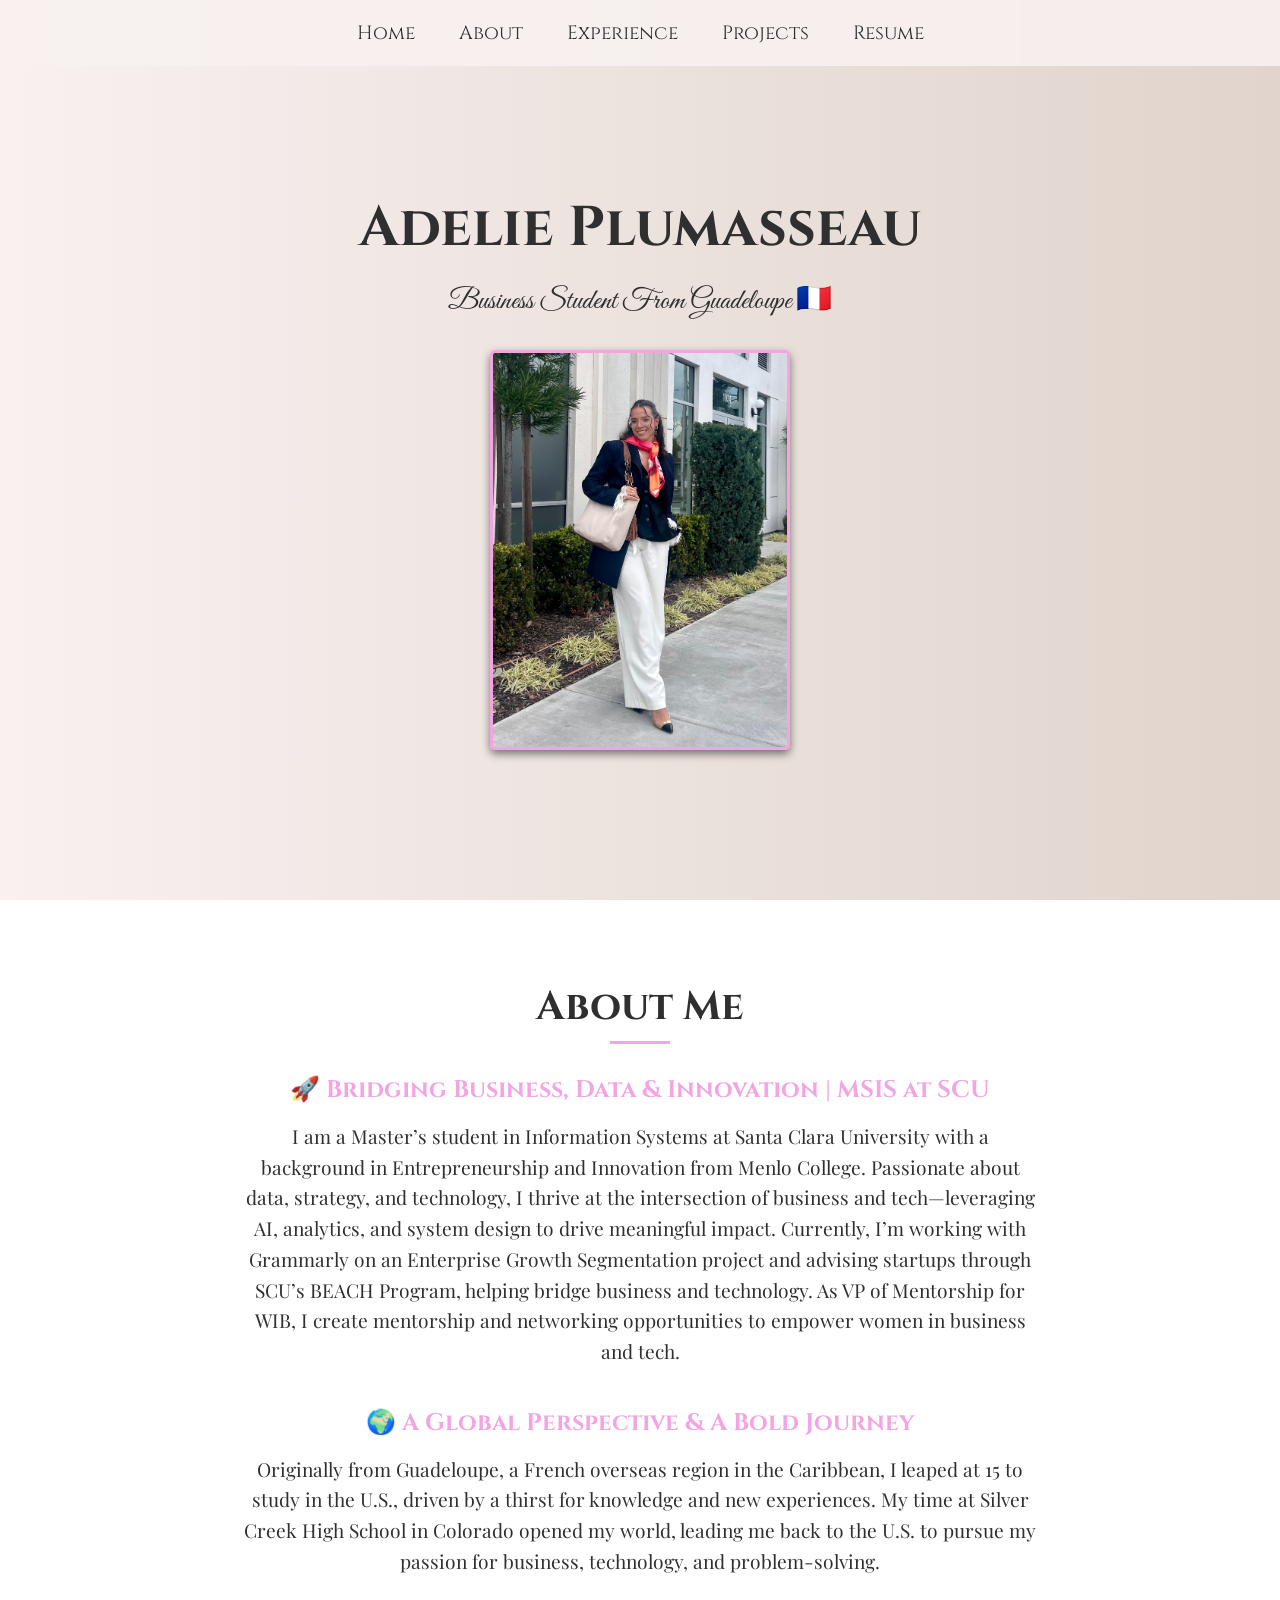
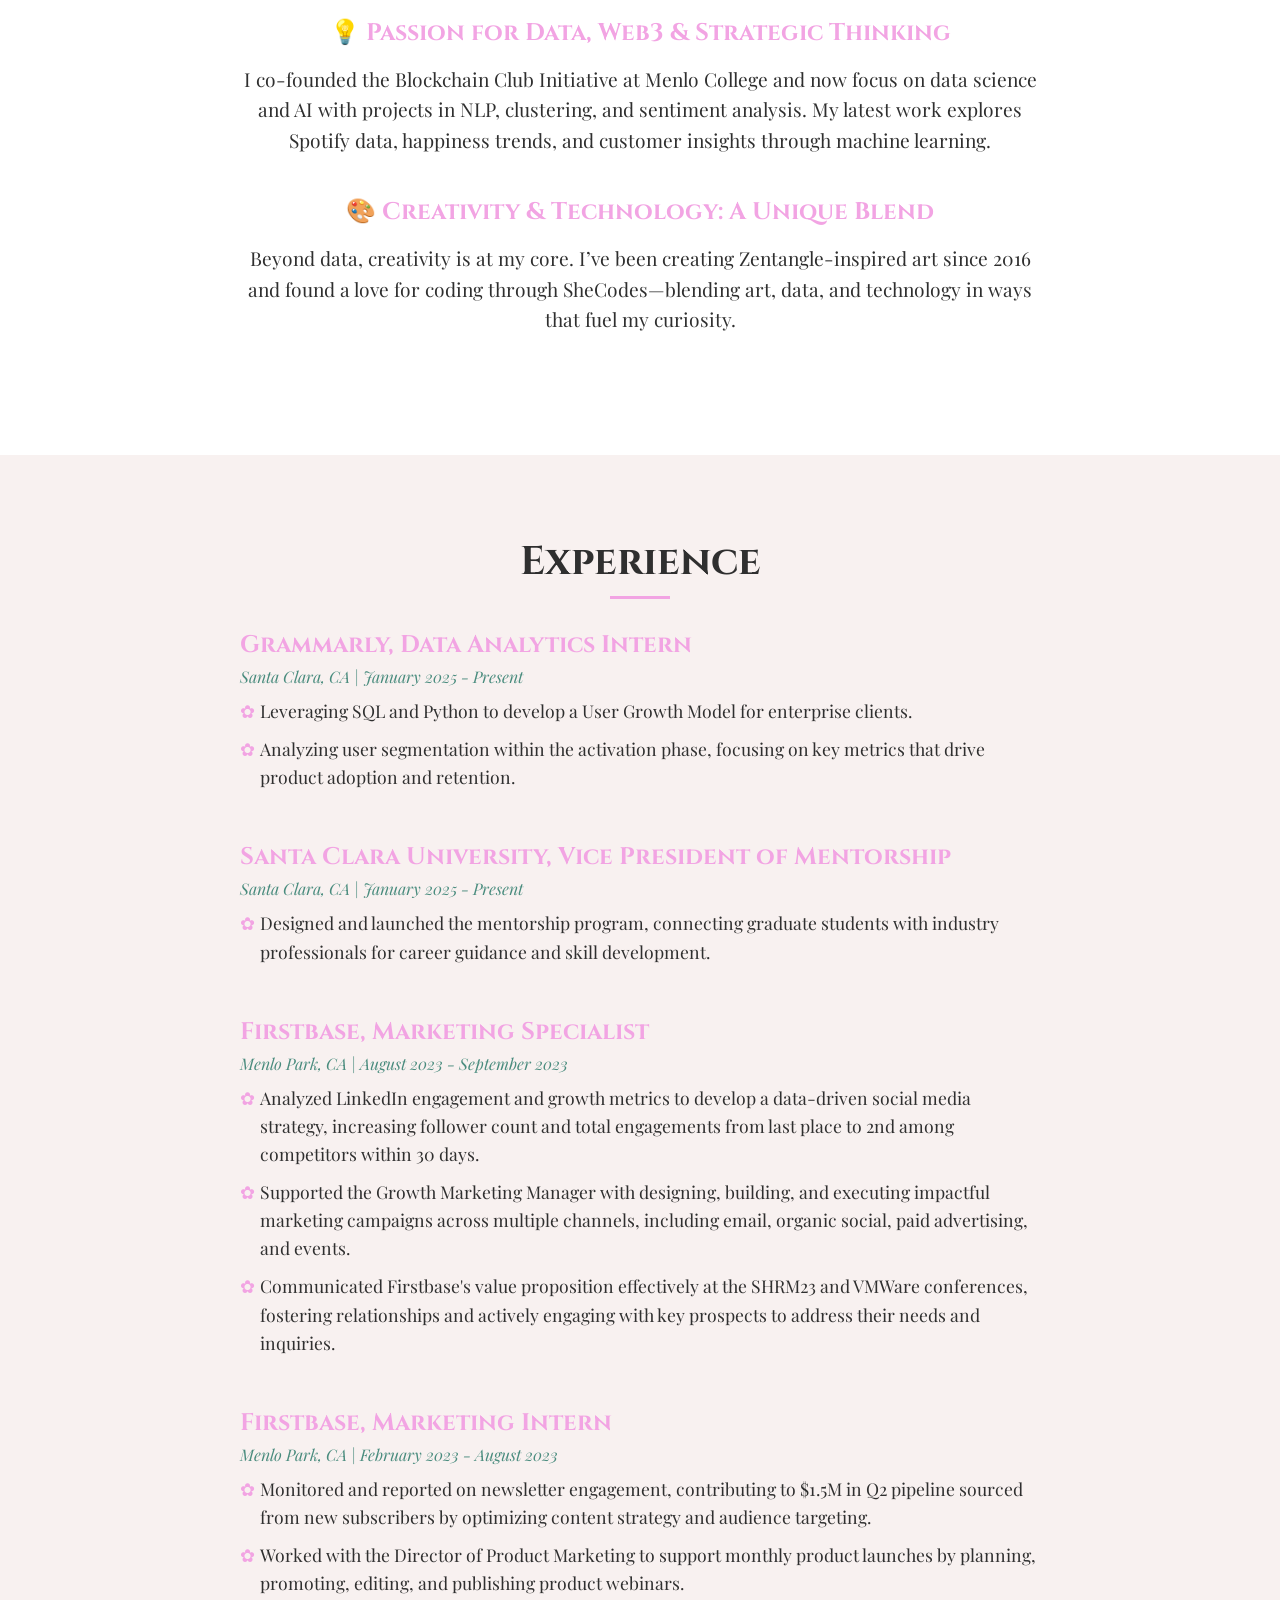
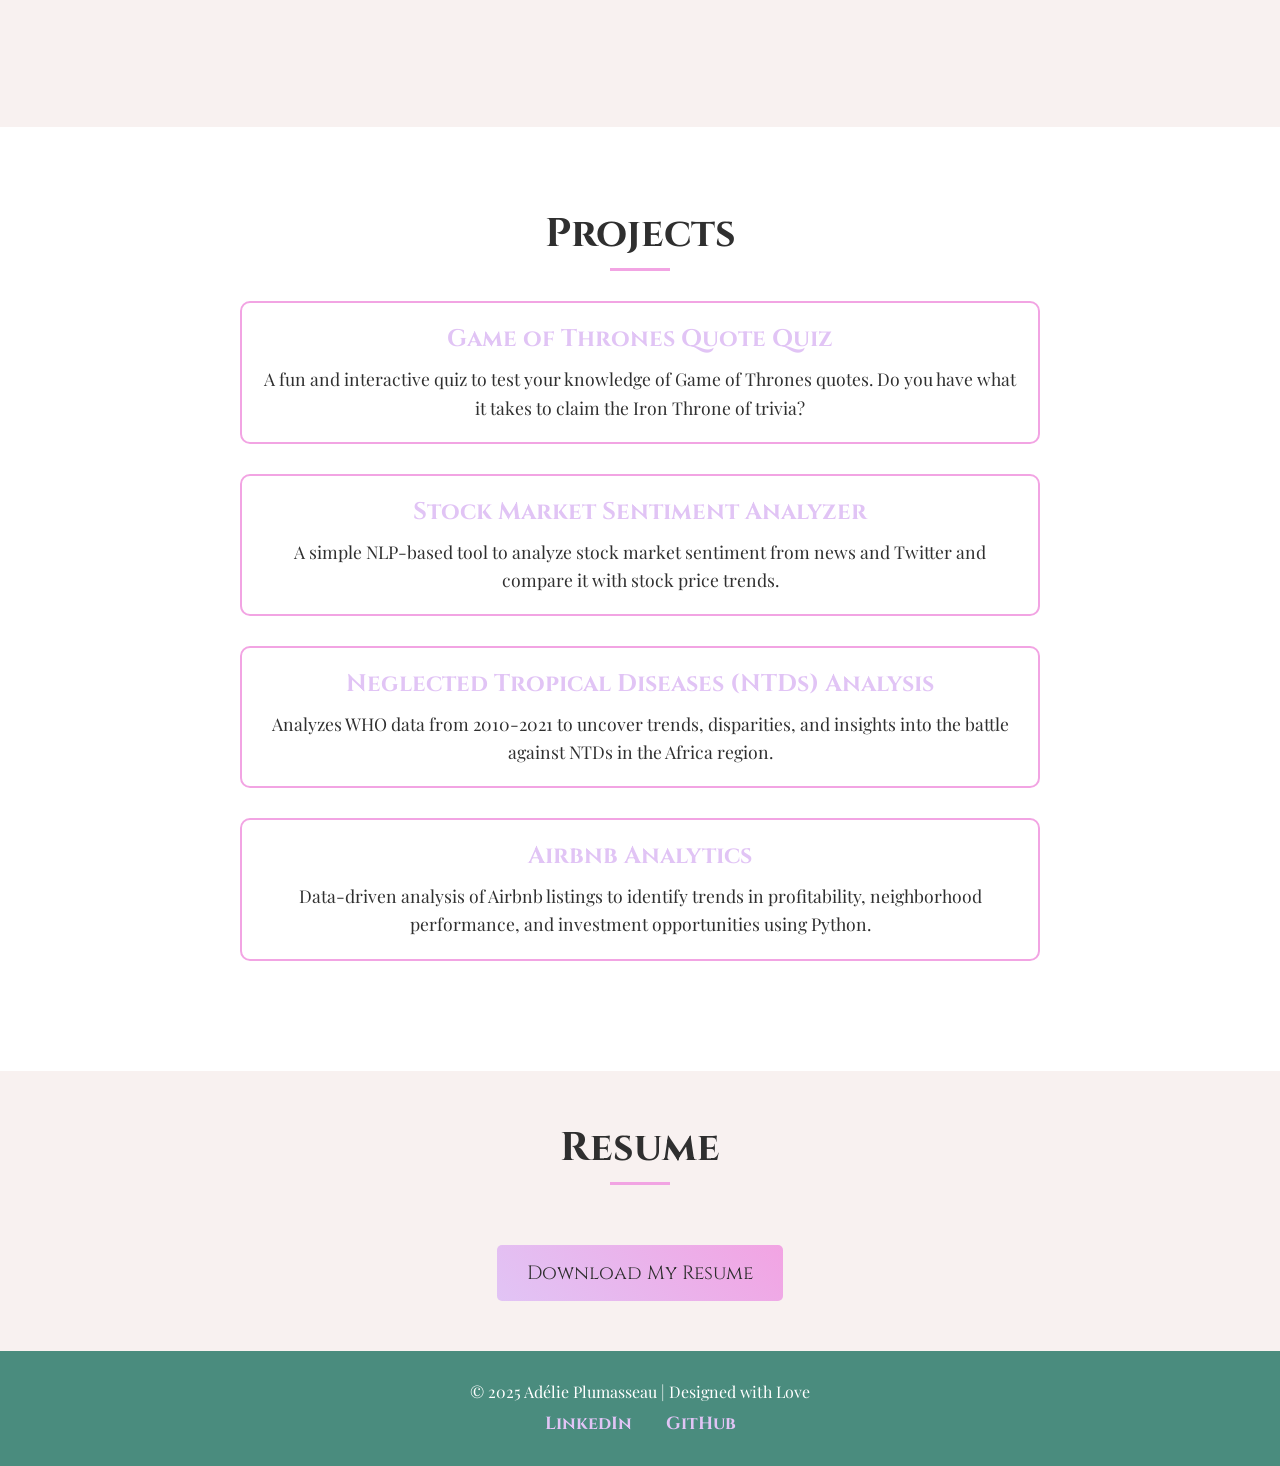
==== commit 451cb19b: "Updated index.html" ====
--- a/index.html
+++ b/index.html
@@ -40,13 +40,15 @@
           <h3>🚀 Bridging Business, Data & Innovation | MSIS at SCU</h3>
           <p>
             I am a Master’s student in Information Systems at Santa Clara
-            University, passionate about data, strategy, and technology. With a
-            background in Entrepreneurship and Innovation from Menlo College, I
-            thrive at the intersection of business and tech, using data-driven
-            insights to solve complex problems and drive meaningful impact. As
-            VP of Mentorship for the Women in Business (WIB) club, I actively
-            work to create mentorship and networking opportunities, fostering
-            connections that empower women in business and technology.
+            University with a background in Entrepreneurship and Innovation from
+            Menlo College. Passionate about data, strategy, and technology, I
+            thrive at the intersection of business and tech—leveraging AI,
+            analytics, and system design to drive meaningful impact. Currently,
+            I’m working with Grammarly on an Enterprise Growth Segmentation
+            project and advising startups through SCU’s BEACH Program, helping
+            bridge business and technology. As VP of Mentorship for WIB, I
+            create mentorship and networking opportunities to empower women in
+            business and tech.
           </p>
         </div>
         <div class="about-subsection">
@@ -62,22 +64,19 @@
         <div class="about-subsection">
           <h3>💡 Passion for Data, Web3 & Strategic Thinking</h3>
           <p>
-            During my time at Menlo College, I co-founded the Blockchain Club
-            Initiative, diving into the transformative power of blockchain and
-            Web3. Today, I focus on data analytics, AI, and system design,
-            exploring how data can drive better decision-making, innovation, and
-            business growth.
+            I co-founded the Blockchain Club Initiative at Menlo College and now
+            focus on data science and AI with projects in NLP, clustering, and
+            sentiment analysis. My latest work explores Spotify data, happiness
+            trends, and customer insights through machine learning.
           </p>
         </div>
         <div class="about-subsection">
           <h3>🎨 Creativity & Technology: A Unique Blend</h3>
           <p>
-            Beyond analytics and business, I am an artist at heart. Since 2016,
-            I’ve been creating Zentangle-inspired art, combining intricate
-            patterns into abstract masterpieces. I discovered a love for coding
-            during the pandemic through the SheCodes workshop, and ever since,
-            I’ve enjoyed building, experimenting, and exploring the creative
-            side of technology.
+            Beyond data, creativity is at my core. I’ve been creating
+            Zentangle-inspired art since 2016 and found a love for coding
+            through SheCodes—blending art, data, and technology in ways that
+            fuel my curiosity.
           </p>
         </div>
       </div>
